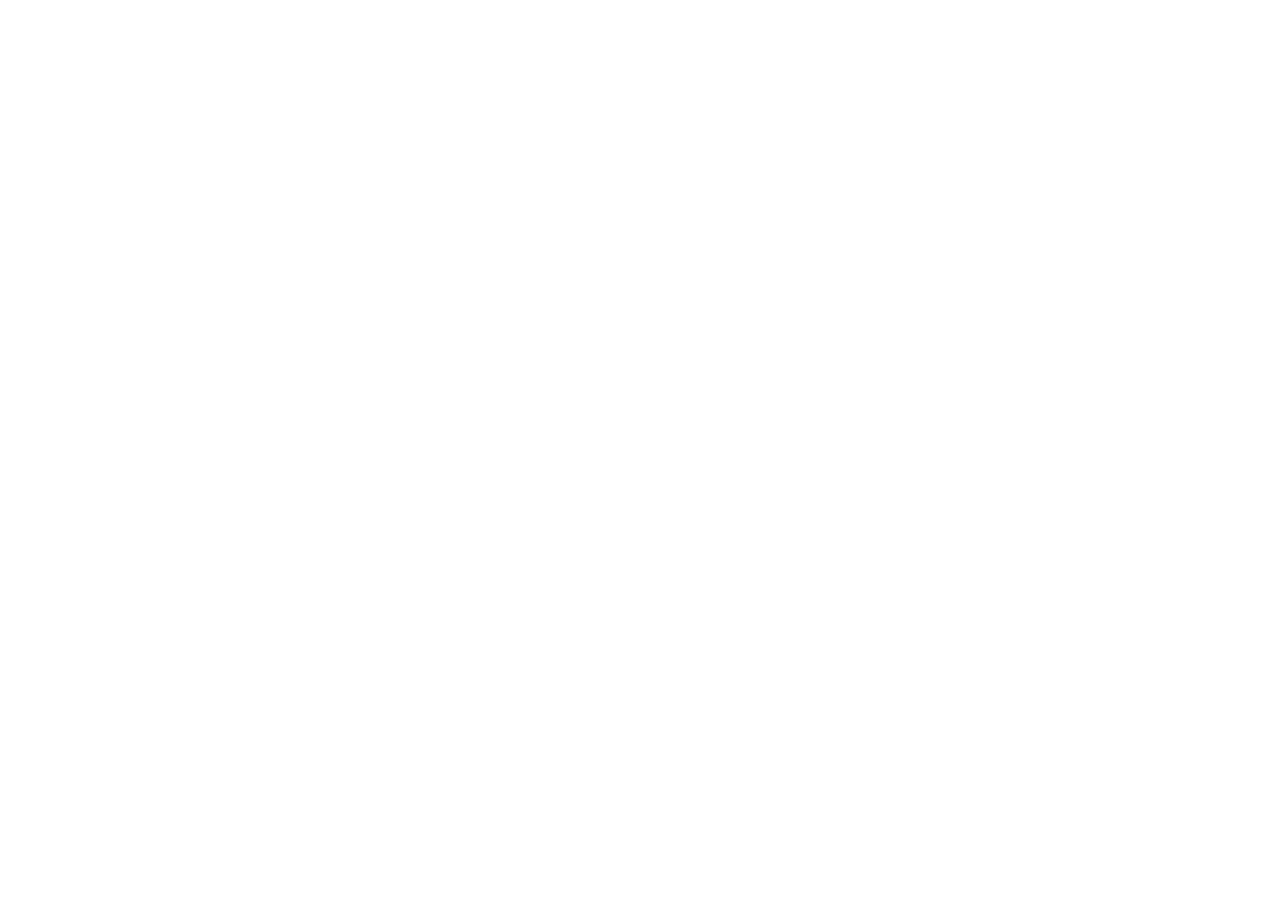
==== productly/index.html @ 74a9d514 "first commit" ====
<!DOCTYPE html>
<html lang="en">
<head>
    <meta charset="UTF-8">
    <meta name="viewport" content="width=device-width, initial-scale=1.0">
    <title><HW-Productly></HW-Productly></title>
</head>
<body>
    
</body>
</html>
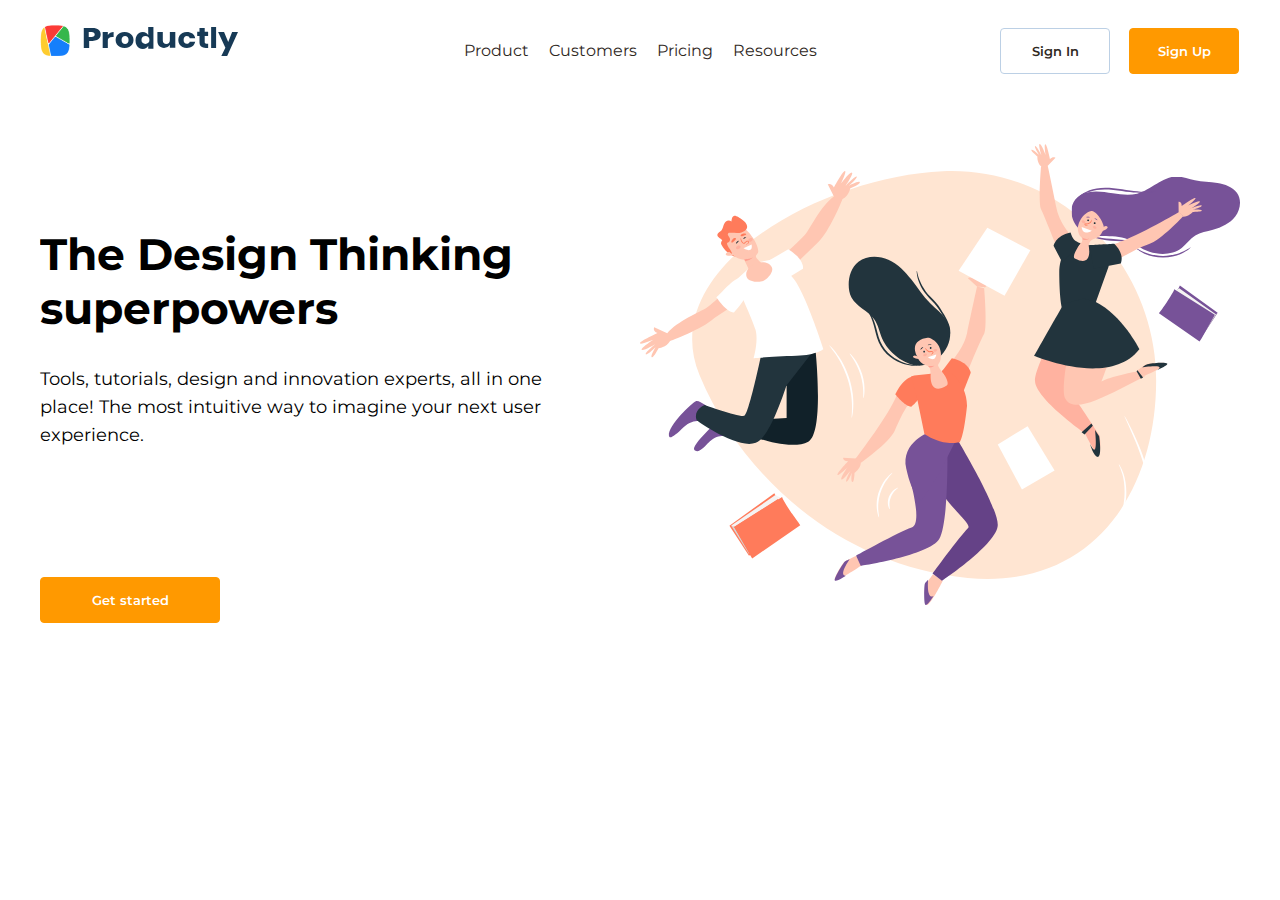
==== commit 436ce9d9: "hw completed" ====
--- a/productly/index.html
+++ b/productly/index.html
@@ -1,11 +1,75 @@
 <!DOCTYPE html>
 <html lang="en">
-<head>
-    <meta charset="UTF-8">
-    <meta name="viewport" content="width=device-width, initial-scale=1.0">
-    <title><HW-Productly></HW-Productly></title>
-</head>
-<body>
-    
-</body>
-</html>+  <head>
+    <meta charset="UTF-8" />
+    <meta name="viewport" content="width=device-width, initial-scale=1.0" />
+    <link rel="stylesheet" href="style.css" />
+    <link rel="preconnect" href="https://fonts.googleapis.com" />
+    <link rel="preconnect" href="https://fonts.gstatic.com" crossorigin />
+    <link
+      href="https://fonts.googleapis.com/css2?family=Montserrat:ital,wght@0,100..900;1,100..900&display=swap"
+      rel="stylesheet"
+    />
+    <title>HW-Productly</title>
+  </head>
+  <body>
+    <header>
+      <div class="header-nav">
+        <div class="header-nav_logo">
+          <a href="#" class="header-nav_logo--link">
+            <img src="images/logo.png" alt="logo" class="img-logo" />
+            <img src="images/logo-text.svg" alt="logo-text" class="text-logo" />
+          </a>
+        </div>
+
+        <div class="header-nav_list-nav">
+          <ul>
+            <li class="header-nav_list-nav-li">
+              <a href="#" class="header-nav_list-nav-li--link">Product</a>
+            </li>
+
+            <li class="header-nav_list-nav-li">
+              <a href="#" class="header-nav_list-nav-li--link">Customers</a>
+            </li>
+
+            <li class="header-nav_list-nav-li">
+              <a href="#" class="header-nav_list-nav-li--link">Pricing</a>
+            </li>
+
+            <li class="header-nav_list-nav-li">
+              <a href="#" class="header-nav_list-nav-li--link">Resources</a>
+            </li>
+          </ul>
+        </div>
+
+        <div class="header-nav_btn">
+          <button class="btn header-nav_btn--in">Sign In</button>
+          <button class="btn header-nav_btn--up">Sign Up</button>
+        </div>
+      </div>
+    </header>
+
+    <main>
+      <section>
+        <div class="container-content">
+          <div class="container-content_text">
+            <div class="text">
+              <h1>The Design Thinking superpowers</h1>
+              <p>
+                Tools, tutorials, design and innovation experts, all in one
+                place! The most intuitive way to imagine your next user
+                experience.
+              </p>
+            </div>
+
+            <button class="container-content_btn btn">Get started</button>
+          </div>
+
+          <div class="container-content_image">
+            <img src="images/section.svg" alt="illustration" class="img" />
+          </div>
+        </div>
+      </section>
+    </main>
+  </body>
+</html>
--- a/productly/style.css
+++ b/productly/style.css
@@ -0,0 +1,159 @@
+*, *::before, *::after {
+    padding: 0;
+    margin: 0;
+    box-sizing: border-box;
+}
+
+input, button, textarea, select {
+    font-family: inherit;
+}
+
+h1,
+p,
+a, button {
+    font-family: 'Montserrat', sans-serif;
+}
+
+a, button {
+    cursor: pointer;
+}
+
+a {
+    text-decoration: none;
+}
+  
+img {
+    max-width: 100%;
+    height: auto;
+}
+
+.header-nav * {
+    display: inline-block;
+    white-space: nowrap;
+}
+
+.header-nav {
+    margin: 17px auto;
+    max-width: 1200px;
+
+    /* border: 1px solid red; */
+
+    font-size: 0;
+}
+
+.header-nav_logo {
+    padding: 7px 0;
+    width: 20%;
+}
+
+.img-logo {
+    width: 30px;
+    height: 32px;
+
+    margin-right: 13px;
+}
+
+.header-nav_list-nav {
+    text-align: center;
+    width: 60%;
+}
+
+.header-nav_list-nav-li {
+    margin-right: 20px;
+}
+
+.header-nav_list-nav-li:last-child {
+    margin-right: 0;
+}
+
+.header-nav_list-nav-li--link {
+    font-size: 16px;
+    font-weight: 400;
+    line-height: 28px;
+
+    color: rgba(47, 40, 30, 1);
+}
+
+.header-nav_list-nav-li--link:hover {
+    color: rgba(255, 153, 0, 1);
+}
+
+.header-nav_btn {
+    width: 20%;
+}
+
+.btn {
+    font-weight: 600;
+    line-height: 19.5px;
+
+    width: 110px;
+    height: 46px;
+
+    border: 1px solid rgba(188, 208, 229, 1);
+    border-radius: 4px;
+
+    text-align: center;
+    padding-top: 13px;
+    padding-bottom: 13px;
+}
+
+.header-nav_btn--in {
+    color: rgba(47, 40, 30, 1);
+    background: none;
+}
+
+.header-nav_btn--up {
+    margin-left: 19px;
+
+    color: rgba(255, 255, 255, 1);
+    background: rgba(255, 153, 0, 1);
+    border-color: rgba(255, 153, 0, 1);
+}
+
+.container-content {
+    margin: 70px auto;
+    max-width: 1200px;
+
+    font-size: 0;
+}
+
+.container-content_text,
+.container-content_image {
+    display: inline-block;
+}
+
+.container-content_text {
+    padding-right: 56px;
+    width: 50%;
+}
+
+.text {
+    height: 350px;
+}
+
+.container-content_image {
+    width: 50%;
+}
+
+h1 {
+    font-size: 44px;
+    font-weight: 700;
+    line-height: 54px;
+}
+
+p {
+    margin-top: 30px;
+    margin-bottom: 20px;
+
+    font-size: 18px;
+    font-weight: 400;
+    line-height: 28px;
+}
+
+.container-content_btn {
+    width: 180px;
+
+    color: rgba(255, 255, 255, 1);
+    background: rgba(255, 153, 0, 1);
+    border-color: rgba(255, 153, 0, 1);
+}